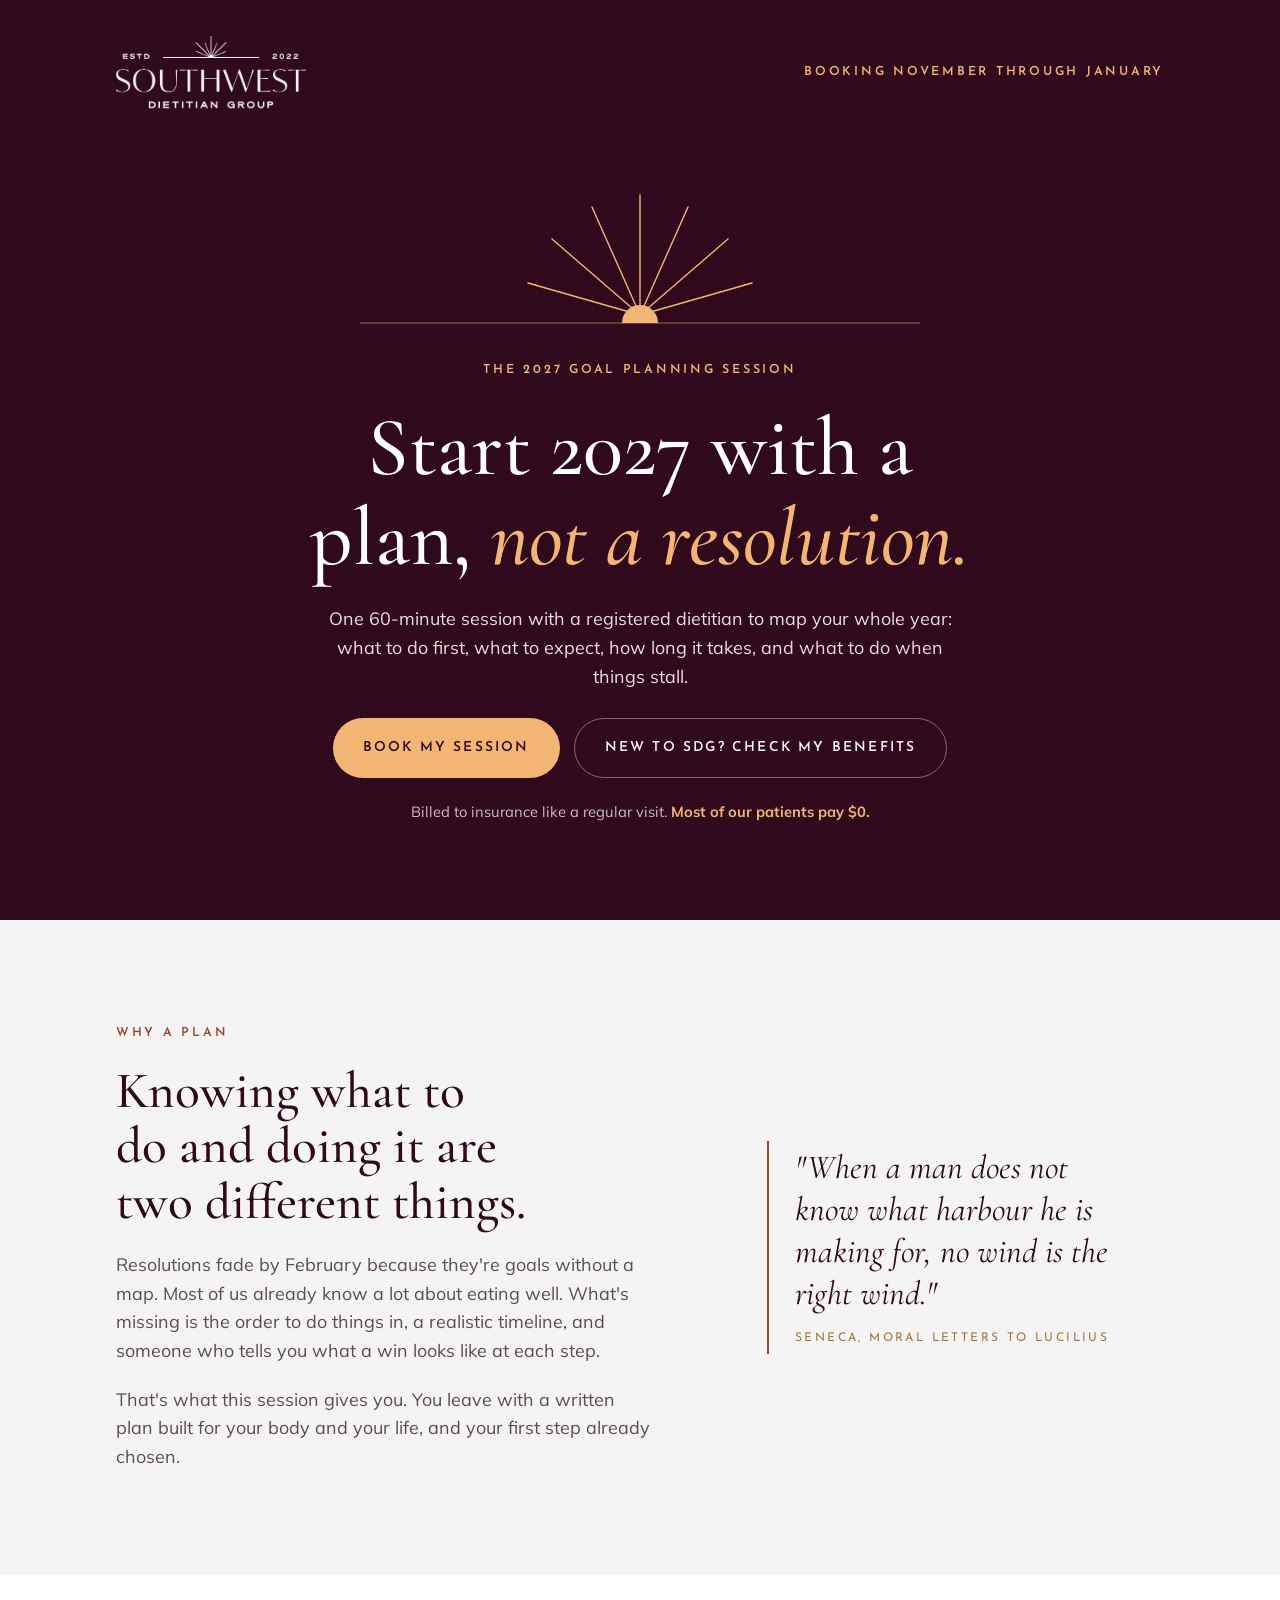
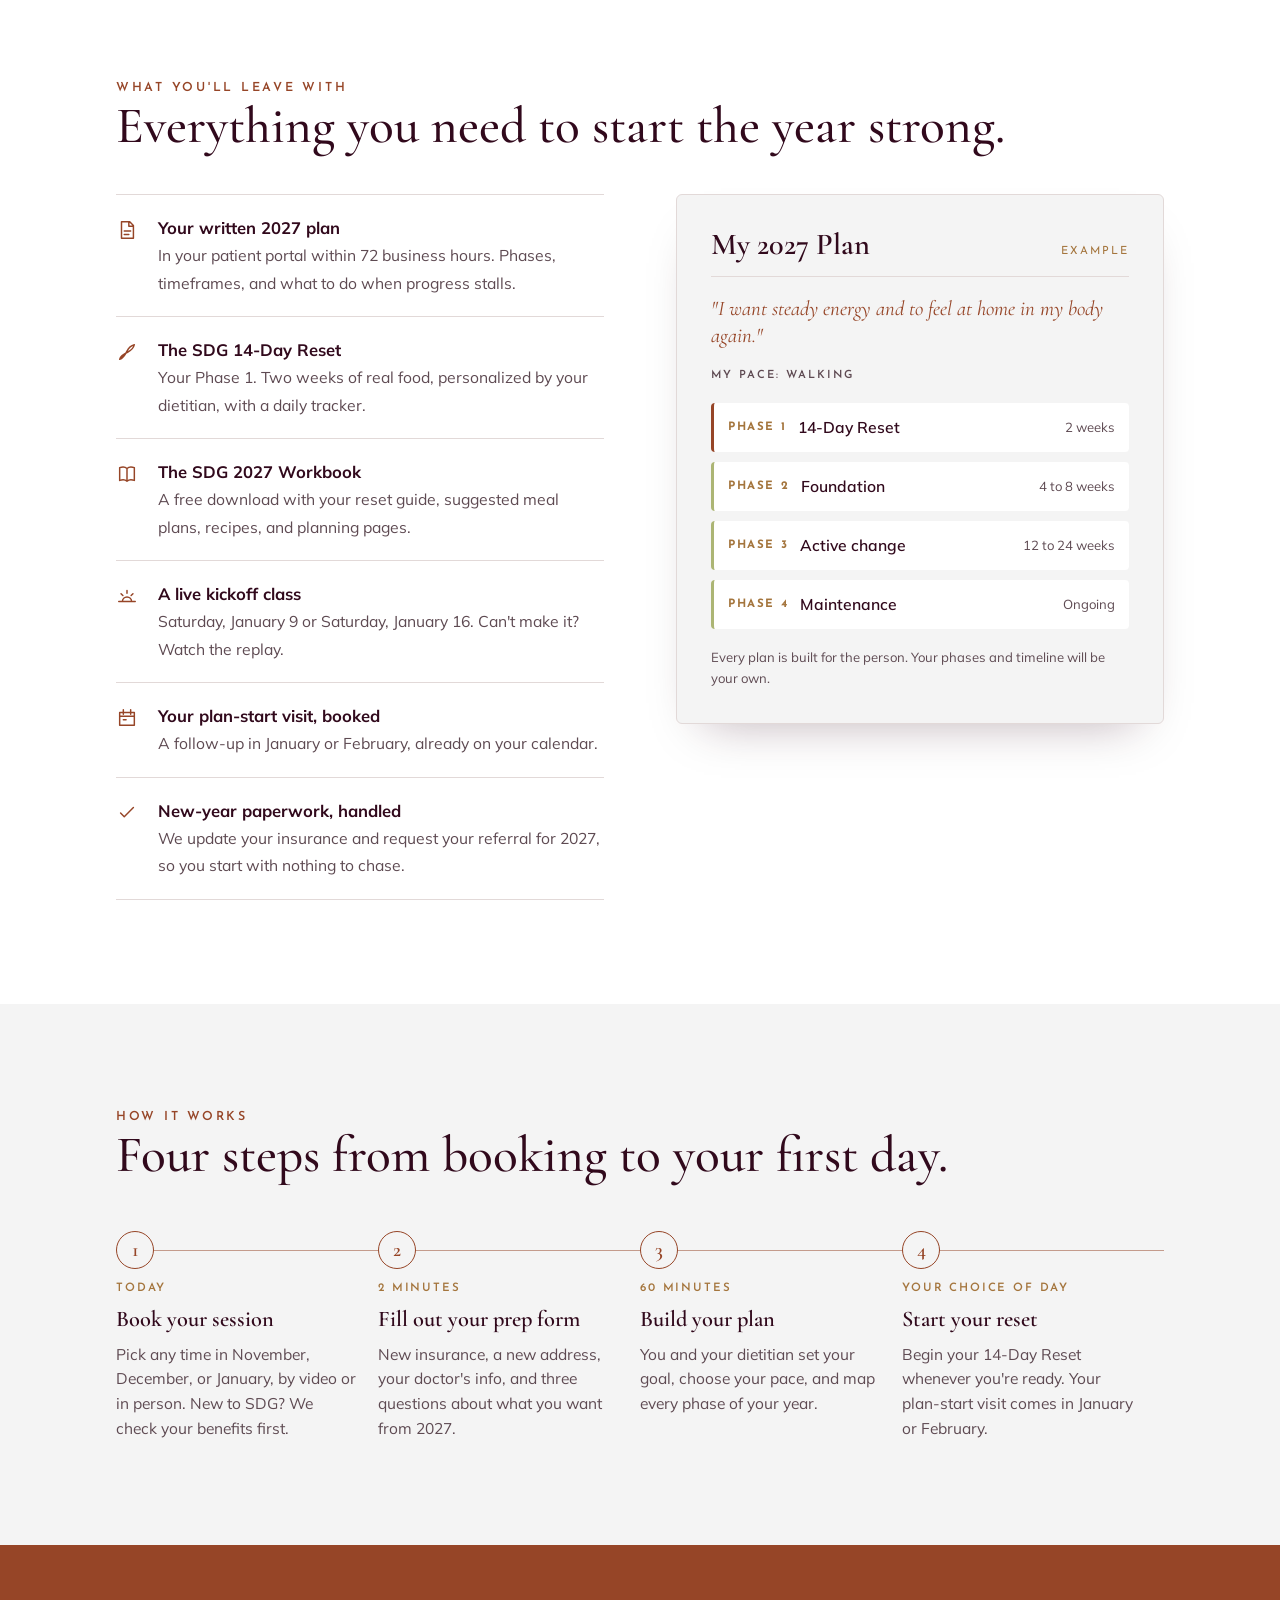
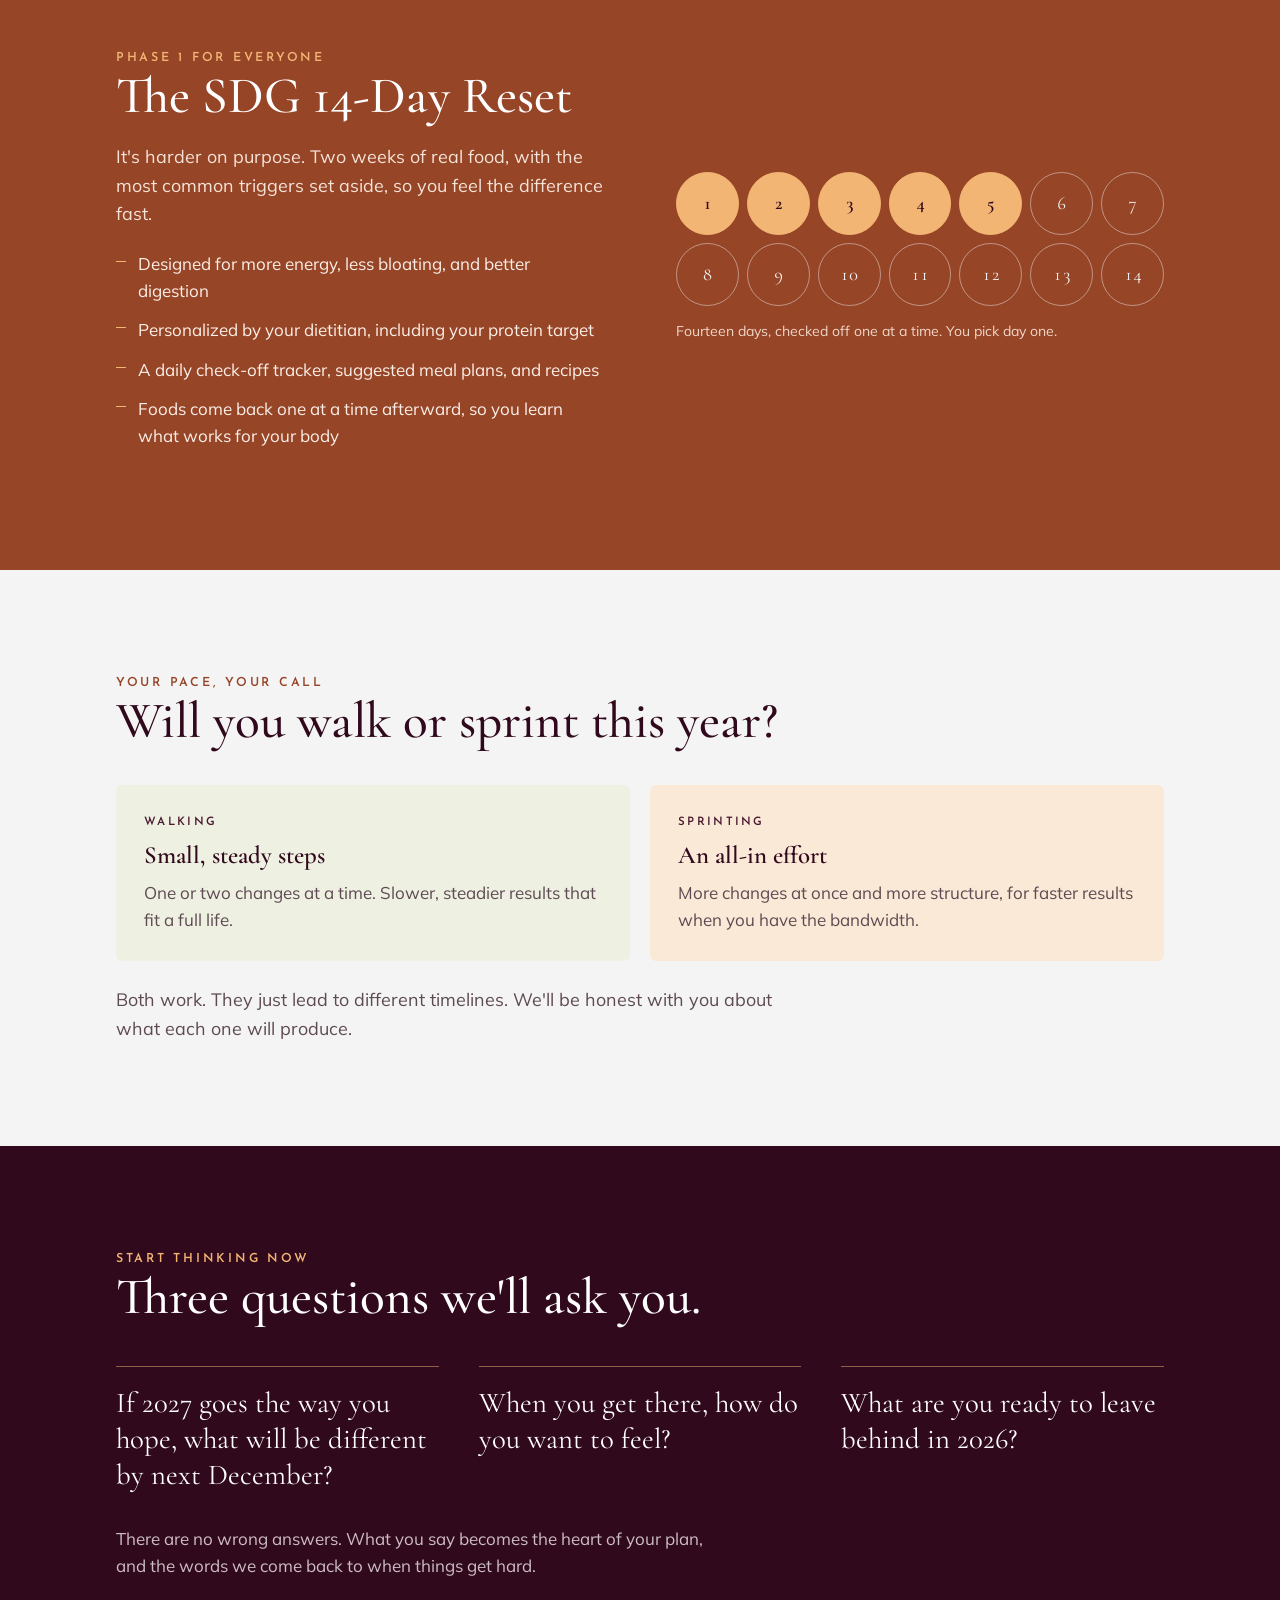
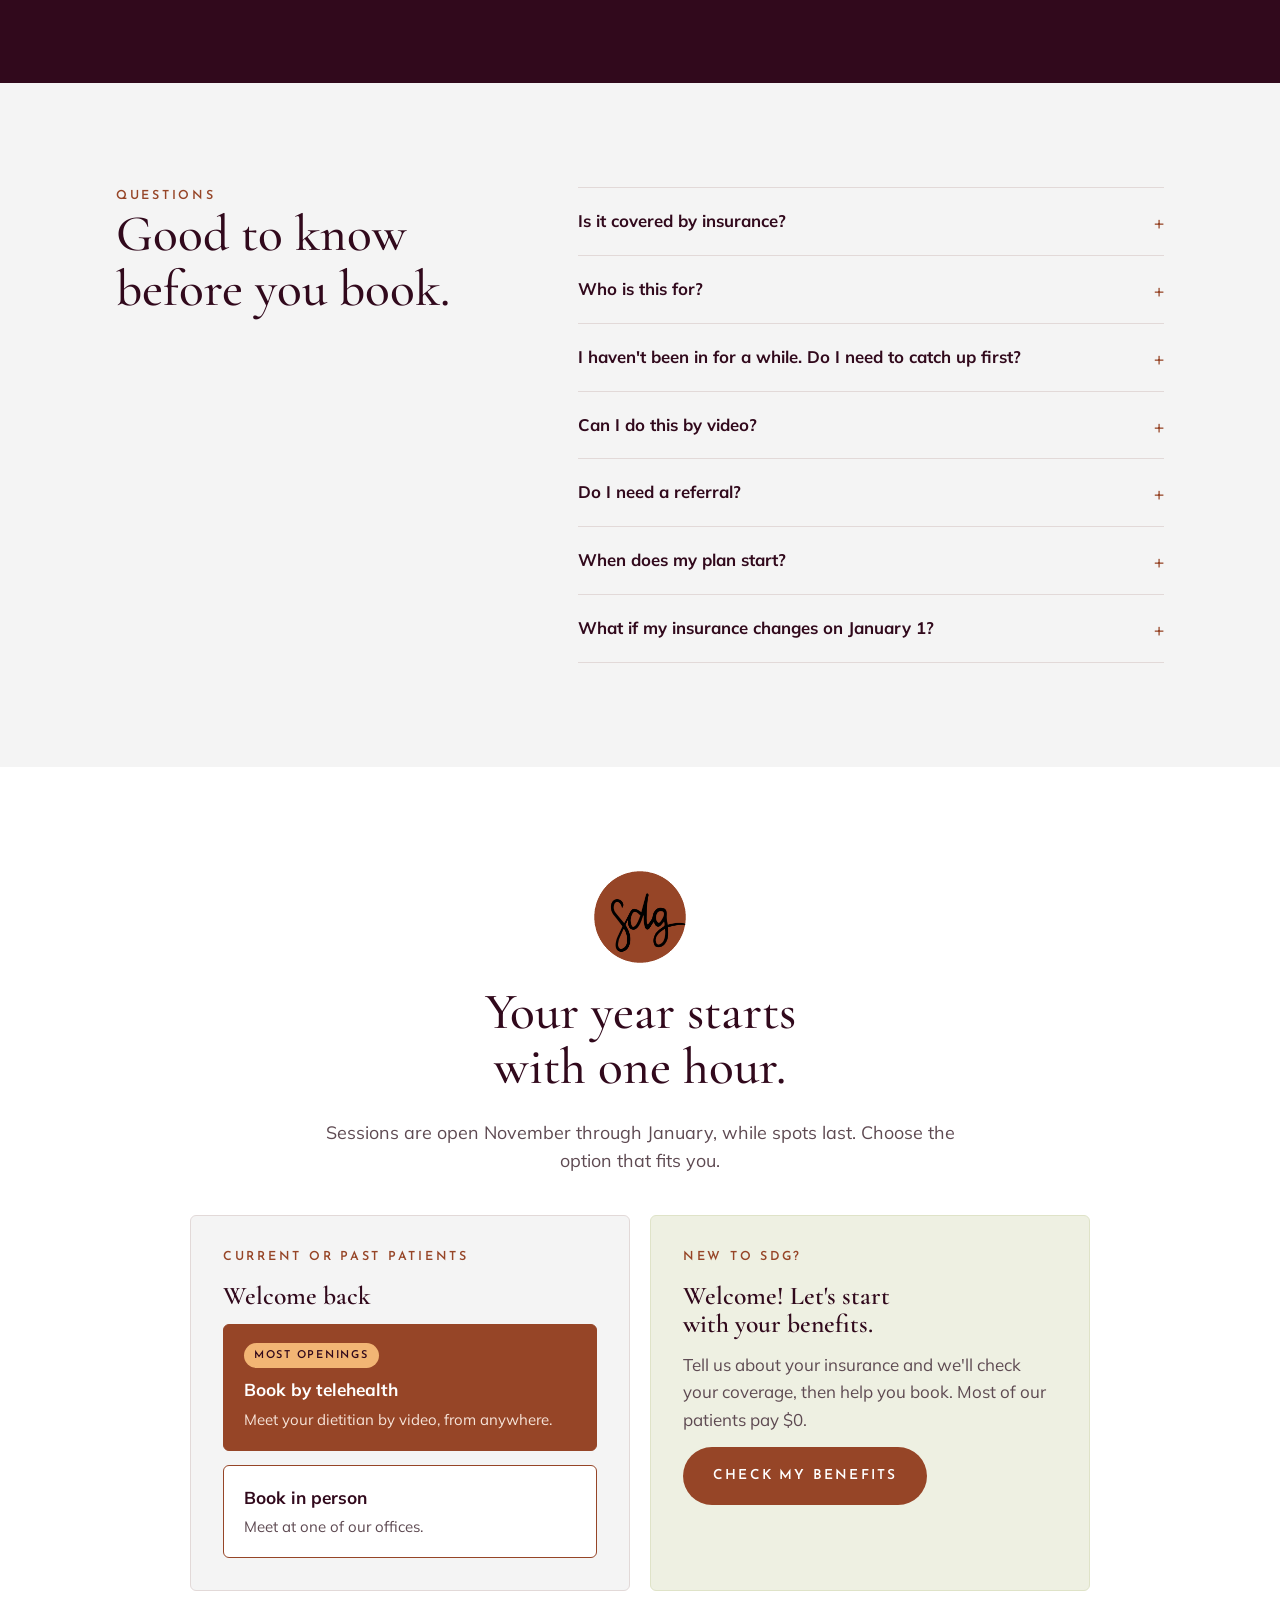
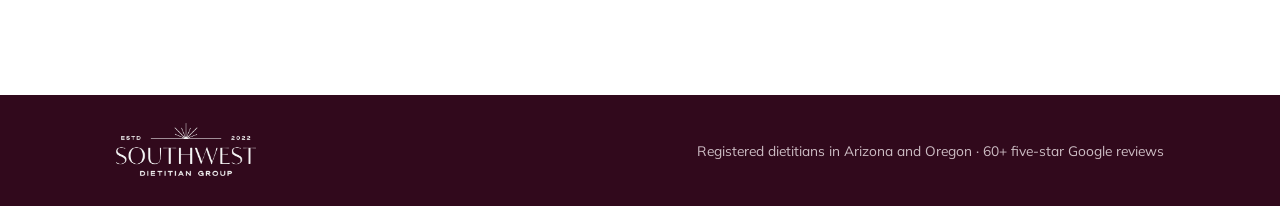
==== 2027/index.html @ 9856a7bf "Add 2027 Goal Planning Session landing page Co-Authored-By: Claude Opus 5.5 <noreply@anthropic.com> " ====
<!doctype html>
<html lang="en">
<head>
<meta charset="utf-8">
<meta name="viewport" content="width=device-width, initial-scale=1, viewport-fit=cover">
<title>2027 Goal Planning Session | Southwest Dietitian Group</title>
<meta name="description" content="One 60-minute session with a registered dietitian to map your whole year. Billed to insurance; most patients pay $0.">
<meta property="og:title" content="Start 2027 with a plan, not a resolution">
<meta property="og:description" content="The 2027 Goal Planning Session with Southwest Dietitian Group. Booking November through January.">
<meta property="og:image" content="https://go.southwestdietitiangroup.com/assets/sdg-badge.png">
<link rel="icon" href="/assets/sdg-badge.png">


<link rel="preconnect" href="https://fonts.googleapis.com">
<link rel="preconnect" href="https://fonts.gstatic.com" crossorigin>
<link rel="stylesheet" href="https://fonts.googleapis.com/css2?family=Cormorant+Garamond:ital,wght@0,500;0,600;1,500&family=Josefin+Sans:wght@400;600&family=Mulish:wght@400;600;700&display=swap">
<style>
/* Layout: a sunrise over the horizon line (the logo's own motif) opens the year; the page below reads like the plan itself, in order. Single committed brand look. */
.sdg-lp {
  --rust: #964527;
  --rust-deep: #7c381f;
  --plum: #31091C;
  --plum-soft: #4a1a30;
  --peach: #F2B574;
  --sage: #ACB574;
  --gold: #A4753D;
  --paper: #F4F4F4;
  --white: #FFFFFF;
  --ink: #2a1520;
  --ink-soft: #5e4a52;
  --line: #e2d9d8;
  --display: 'Aguila', 'Cormorant Garamond', Georgia, 'Times New Roman', serif;
  --label: 'Dallas', 'Josefin Sans', 'Arial', sans-serif;
  --body: 'Mulish', 'Arial', 'Helvetica Neue', sans-serif;
  color-scheme: light;
  font-family: var(--body);
  font-size: 17px;
  line-height: 1.6;
  color: var(--ink);
  background: var(--paper);
  -webkit-font-smoothing: antialiased;
}
body { background: #F4F4F4; color: #2a1520; }
.sdg-lp *, .sdg-lp *::before, .sdg-lp *::after { box-sizing: border-box; }
.sdg-lp img { max-width: 100%; display: block; }
.sdg-lp a { color: inherit; }
.sdg-lp .wrap {
  max-width: 1080px;
  margin-inline: auto;
  padding-left: max(16px, env(safe-area-inset-left, 0px));
  padding-right: max(16px, env(safe-area-inset-right, 0px));
}
.sdg-lp .band { padding-block: clamp(56px, 9vw, 104px); }
.sdg-lp .eyebrow {
  font-family: var(--label);
  text-transform: uppercase;
  letter-spacing: 0.22em;
  font-size: 0.78rem;
  font-weight: 600;
  color: var(--rust);
  margin: 0;
}
.sdg-lp h1, .sdg-lp h2, .sdg-lp h3 {
  font-family: var(--display);
  font-weight: 500;
  line-height: 1.08;
  text-wrap: balance;
  margin: 0;
  color: var(--plum);
}
.sdg-lp h2 { font-size: clamp(2.1rem, 4.6vw, 3.2rem); }
.sdg-lp h3 { font-size: 1.55rem; font-weight: 600; }
.sdg-lp p { margin: 0; }
.sdg-lp .lede { font-size: 1.12rem; color: var(--ink-soft); max-width: 60ch; }

/* Buttons */
.sdg-lp .btn {
  display: inline-flex; align-items: center; justify-content: center; gap: 10px;
  font-family: var(--label); text-transform: uppercase; letter-spacing: 0.16em;
  font-weight: 600; font-size: 0.86rem;
  padding: 18px 30px; border-radius: 999px; text-decoration: none;
  transition: transform .18s ease, background-color .18s ease;
}
.sdg-lp .btn:focus-visible { outline: 3px solid var(--peach); outline-offset: 3px; }
.sdg-lp .btn-peach { background: var(--peach); color: var(--plum); }
.sdg-lp .btn-peach:hover { background: #f6c58d; transform: translateY(-1px); }
.sdg-lp .btn-rust { background: var(--rust); color: var(--white); }
.sdg-lp .btn-rust:hover { background: var(--rust-deep); transform: translateY(-1px); }
.sdg-lp .btn-ghost { color: var(--paper); border: 1px solid rgba(244,244,244,.4); }
.sdg-lp .btn-ghost:hover { border-color: var(--peach); color: var(--peach); }

/* Hero */
.sdg-lp .hero { background: var(--plum); color: var(--paper); position: relative; overflow: hidden; }
.sdg-lp .hero .wrap { padding-block: 36px clamp(56px, 8vw, 96px); position: relative; z-index: 1; }
.sdg-lp .hero-top { display: flex; justify-content: space-between; align-items: center; gap: 16px; flex-wrap: wrap; }
.sdg-lp .hero-logo { width: 190px; }
.sdg-lp .hero .eyebrow { color: var(--peach); }
.sdg-lp .sunrise { display: block; width: min(560px, 90%); margin: clamp(40px, 7vw, 72px) auto 0; overflow: visible; }
.sdg-lp .sunrise line { stroke: var(--peach); stroke-width: 1.4; stroke-linecap: round; }
.sdg-lp .sunrise .horizon { stroke: rgba(242,181,116,.55); stroke-width: 1; }
.sdg-lp .sunrise .sun { fill: var(--peach); }
.sdg-lp .hero-copy { text-align: center; max-width: 780px; margin: 28px auto 0; display: grid; gap: 22px; justify-items: center; }
.sdg-lp .hero h1 { color: var(--white); font-size: clamp(2.7rem, 7.4vw, 5.2rem); }
.sdg-lp .hero h1 em { font-style: italic; color: var(--peach); }
.sdg-lp .hero .lede { color: #e9dfe3; text-align: center; }
.sdg-lp .hero-actions { display: flex; flex-wrap: wrap; gap: 14px; justify-content: center; margin-top: 6px; }
.sdg-lp .hero-note { font-size: 0.92rem; color: #cdbdc4; }
.sdg-lp .hero-note strong { color: var(--peach); font-weight: 700; }
@media (prefers-reduced-motion: no-preference) {
  .sdg-lp .sunrise .ray { stroke-dasharray: 120; stroke-dashoffset: 0; animation: sdg-ray 1.4s ease-out both; }
  .sdg-lp .sunrise .ray:nth-of-type(2) { animation-delay: .08s; }
  .sdg-lp .sunrise .ray:nth-of-type(3) { animation-delay: .16s; }
  .sdg-lp .sunrise .ray:nth-of-type(4) { animation-delay: .24s; }
  .sdg-lp .sunrise .ray:nth-of-type(5) { animation-delay: .32s; }
  .sdg-lp .sunrise .ray:nth-of-type(6) { animation-delay: .40s; }
  .sdg-lp .sunrise .ray:nth-of-type(7) { animation-delay: .48s; }
  @keyframes sdg-ray { from { stroke-dashoffset: 120; opacity: .2; } to { stroke-dashoffset: 0; opacity: 1; } }
}

/* Why */
.sdg-lp .why { display: grid; grid-template-columns: 1.1fr 0.9fr; gap: clamp(32px, 6vw, 80px); align-items: start; }
.sdg-lp .why > * { min-width: 0; }
.sdg-lp .why-text { display: grid; gap: 20px; }
.sdg-lp .quote { border-left: 2px solid var(--rust); padding: 6px 0 6px 26px; display: grid; gap: 14px; align-self: center; }
.sdg-lp .quote p { font-family: var(--display); font-style: italic; font-size: clamp(1.6rem, 3vw, 2.1rem); line-height: 1.25; color: var(--plum); }
.sdg-lp .quote cite { font-family: var(--label); font-style: normal; text-transform: uppercase; letter-spacing: 0.2em; font-size: 0.75rem; color: var(--gold); }

/* What you leave with */
.sdg-lp .leave { background: var(--white); }
.sdg-lp .leave-grid { display: grid; grid-template-columns: 1fr 1fr; gap: clamp(32px, 6vw, 72px); align-items: start; margin-top: 40px; }
.sdg-lp .leave-grid > * { min-width: 0; }
.sdg-lp .gets { list-style: none; margin: 0; padding: 0; display: grid; gap: 0; }
.sdg-lp .gets li { display: grid; grid-template-columns: 28px 1fr; gap: 14px; padding: 20px 0; border-top: 1px solid var(--line); }
.sdg-lp .gets li:last-child { border-bottom: 1px solid var(--line); }
.sdg-lp .gets svg { width: 22px; height: 22px; margin-top: 4px; }
.sdg-lp .gets svg path { fill: none; stroke: var(--rust); stroke-width: 1.6; stroke-linecap: round; stroke-linejoin: round; }
.sdg-lp .gets strong { display: block; font-weight: 700; color: var(--plum); font-size: 1.04rem; }
.sdg-lp .gets span { color: var(--ink-soft); font-size: 0.98rem; }

/* The plan preview: the one object on the page */
.sdg-lp .plan {
  background: var(--paper); border: 1px solid var(--line); border-radius: 6px;
  padding: clamp(22px, 4vw, 34px); box-shadow: 0 24px 48px -28px rgba(49,9,28,.35);
  display: grid; gap: 18px; position: relative;
}
.sdg-lp .plan-head { display: flex; justify-content: space-between; align-items: baseline; gap: 12px; flex-wrap: wrap; border-bottom: 1px solid var(--line); padding-bottom: 14px; }
.sdg-lp .plan-head h3 { font-size: 1.9rem; }
.sdg-lp .plan-head small { font-family: var(--label); text-transform: uppercase; letter-spacing: .18em; font-size: .7rem; color: var(--gold); }
.sdg-lp .plan-goal { font-family: var(--display); font-style: italic; font-size: 1.3rem; color: var(--rust); line-height: 1.3; }
.sdg-lp .plan-label { font-family: var(--label); text-transform: uppercase; letter-spacing: .18em; font-size: .7rem; color: var(--ink-soft); font-weight: 600; }
.sdg-lp .phases { display: grid; gap: 10px; }
.sdg-lp .phase { display: grid; grid-template-columns: auto 1fr auto; gap: 12px; align-items: center; padding: 12px 14px; background: var(--white); border-radius: 4px; border-left: 3px solid var(--sage); }
.sdg-lp .phase.first { border-left-color: var(--rust); }
.sdg-lp .phase b { font-family: var(--label); font-size: .72rem; letter-spacing: .14em; text-transform: uppercase; color: var(--gold); }
.sdg-lp .phase span { font-weight: 600; color: var(--plum); font-size: .98rem; }
.sdg-lp .phase em { font-style: normal; font-size: .82rem; color: var(--ink-soft); font-variant-numeric: tabular-nums; white-space: nowrap; }
.sdg-lp .plan-foot { font-size: .82rem; color: var(--ink-soft); }

/* Timeline */
.sdg-lp .steps { list-style: none; margin: 48px 0 0; padding: 0; display: grid; grid-template-columns: repeat(4, 1fr); gap: 0; counter-reset: step; position: relative; }
.sdg-lp .steps::before { content: ""; position: absolute; left: 0; right: 0; top: 19px; height: 1px; background: var(--rust); opacity: .5; }
.sdg-lp .steps li { position: relative; padding-right: 22px; display: grid; gap: 10px; align-content: start; min-width: 0; }
.sdg-lp .steps li::before {
  counter-increment: step; content: counter(step);
  width: 38px; height: 38px; border-radius: 50%; display: grid; place-items: center;
  background: var(--paper); border: 1px solid var(--rust); color: var(--rust);
  font-family: var(--display); font-size: 1.25rem; font-weight: 600; position: relative;
}
.sdg-lp .steps .when { font-family: var(--label); text-transform: uppercase; letter-spacing: .16em; font-size: .72rem; color: var(--gold); font-weight: 600; }
.sdg-lp .steps h3 { font-size: 1.4rem; }
.sdg-lp .steps p { color: var(--ink-soft); font-size: .97rem; }

/* Reset band */
.sdg-lp .reset { background: var(--rust); color: var(--paper); }
.sdg-lp .reset .eyebrow { color: var(--peach); }
.sdg-lp .reset h2 { color: var(--white); }
.sdg-lp .reset-grid { display: grid; grid-template-columns: 1fr 1fr; gap: clamp(32px, 6vw, 72px); align-items: center; }
.sdg-lp .reset-grid > * { min-width: 0; }
.sdg-lp .reset .lede { color: #f6e3d8; }
.sdg-lp .days { display: grid; grid-template-columns: repeat(7, 1fr); gap: 8px; }
.sdg-lp .days span {
  aspect-ratio: 1; max-width: 100%; border: 1px solid rgba(244,244,244,.45); border-radius: 50%;
  display: grid; place-items: center; font-family: var(--display); font-size: 1.15rem; color: var(--paper);
  font-variant-numeric: tabular-nums;
}
.sdg-lp .days span.done { background: var(--peach); border-color: var(--peach); color: var(--plum); font-weight: 600; }
.sdg-lp .days-cap { margin-top: 14px; font-size: .88rem; color: #f0d6c8; }
.sdg-lp .reset-points { display: grid; gap: 12px; margin-top: 22px; padding: 0; list-style: none; }
.sdg-lp .reset-points li { padding-left: 22px; position: relative; color: #fbefe8; }
.sdg-lp .reset-points li::before { content: ""; position: absolute; left: 0; top: .65em; width: 10px; height: 1px; background: var(--peach); }

/* Pace */
.sdg-lp .pace { display: grid; grid-template-columns: 1fr 1fr; gap: 20px; margin-top: 36px; }
.sdg-lp .pace > div { padding: 28px; border-radius: 6px; display: grid; gap: 10px; align-content: start; min-width: 0; }
.sdg-lp .pace .walk { background: #eef0e2; }
.sdg-lp .pace .sprint { background: #fbe9d7; }
.sdg-lp .pace .tag { font-family: var(--label); text-transform: uppercase; letter-spacing: .2em; font-size: .72rem; font-weight: 600; color: var(--plum-soft); }
.sdg-lp .pace p { color: var(--ink-soft); }

/* Questions */
.sdg-lp .questions { background: var(--plum); color: var(--paper); }
.sdg-lp .questions h2 { color: var(--white); }
.sdg-lp .questions .eyebrow { color: var(--peach); }
.sdg-lp .qs { list-style: none; margin: 40px 0 0; padding: 0; display: grid; grid-template-columns: repeat(3, 1fr); gap: clamp(20px, 4vw, 40px); }
.sdg-lp .qs li { border-top: 1px solid rgba(242,181,116,.5); padding-top: 18px; min-width: 0; }
.sdg-lp .qs p { font-family: var(--display); font-size: clamp(1.45rem, 2.4vw, 1.8rem); line-height: 1.25; color: var(--white); }
.sdg-lp .qs-note { margin-top: 32px; color: #cdbdc4; max-width: 60ch; }

/* FAQ */
.sdg-lp .faq { display: grid; grid-template-columns: 0.8fr 1.2fr; gap: clamp(32px, 6vw, 72px); }
.sdg-lp .faq > * { min-width: 0; }
.sdg-lp details { border-top: 1px solid var(--line); padding: 20px 0; }
.sdg-lp details:last-child { border-bottom: 1px solid var(--line); }
.sdg-lp summary { cursor: pointer; font-weight: 700; color: var(--plum); font-size: 1.05rem; list-style: none; display: flex; justify-content: space-between; gap: 16px; }
.sdg-lp summary::-webkit-details-marker { display: none; }
.sdg-lp summary::after { content: "+"; font-family: var(--display); font-size: 1.6rem; line-height: 1; color: var(--rust); transition: transform .2s; }
.sdg-lp details[open] summary::after { transform: rotate(45deg); }
.sdg-lp summary:focus-visible { outline: 2px solid var(--rust); outline-offset: 4px; }
.sdg-lp details p { margin-top: 12px; color: var(--ink-soft); max-width: 62ch; }

/* Final CTA */
.sdg-lp .final { background: var(--white); text-align: center; }
.sdg-lp .final .wrap { display: grid; gap: 22px; justify-items: center; }
.sdg-lp .final-badge { width: 92px; }
.sdg-lp .final h2 { max-width: 18ch; }
.sdg-lp .final .lede { text-align: center; }
.sdg-lp .footer { background: var(--plum); color: #cdbdc4; font-size: .86rem; }
.sdg-lp .footer .wrap { padding-block: 28px; display: flex; flex-wrap: wrap; justify-content: space-between; gap: 12px; align-items: center; }
.sdg-lp .footer img { width: 140px; }

/* Booking chooser */
.sdg-lp .choose { display: grid; grid-template-columns: 1fr 1fr; gap: 20px; width: 100%; max-width: 900px; margin-top: 18px; text-align: left; }
.sdg-lp .choice { background: var(--paper); border: 1px solid var(--line); border-radius: 6px; padding: clamp(22px, 4vw, 32px); display: grid; gap: 14px; align-content: start; min-width: 0; }
.sdg-lp .choice h3 { font-size: 1.6rem; }
.sdg-lp .choice p { color: var(--ink-soft); }
.sdg-lp .choice .eyebrow { color: var(--rust); }
.sdg-lp .choice .btn { justify-self: start; }
.sdg-lp .opt { display: grid; gap: 4px; padding: 18px 20px; border-radius: 6px; border: 1px solid var(--rust); text-decoration: none; background: var(--white); transition: transform .18s ease, background-color .18s ease; position: relative; }
.sdg-lp .opt strong { color: var(--plum); font-size: 1.08rem; }
.sdg-lp .opt span { color: var(--ink-soft); font-size: .94rem; }
.sdg-lp .opt:hover { transform: translateY(-1px); background: #fbf1ec; }
.sdg-lp .opt:focus-visible { outline: 3px solid var(--rust); outline-offset: 3px; }
.sdg-lp .opt-main { background: var(--rust); border-color: var(--rust); }
.sdg-lp .opt-main strong { color: var(--white); }
.sdg-lp .opt-main span { color: #f6e3d8; }
.sdg-lp .opt-main:hover { background: var(--rust-deep); }
.sdg-lp .opt .opt-tag { justify-self: start; font-family: var(--label); text-transform: uppercase; letter-spacing: .16em; font-size: .68rem; font-weight: 600; color: var(--plum); background: var(--peach); padding: 4px 10px; border-radius: 999px; margin-bottom: 4px; }
.sdg-lp .choice-new { background: #eef0e2; border-color: #dfe3c8; }
@media (max-width: 760px) { .sdg-lp .choose { grid-template-columns: 1fr; } }

@media (max-width: 860px) {
  .sdg-lp .why, .sdg-lp .leave-grid, .sdg-lp .reset-grid, .sdg-lp .faq { grid-template-columns: 1fr; }
  .sdg-lp .steps { grid-template-columns: 1fr 1fr; row-gap: 40px; }
  .sdg-lp .steps::before { display: none; }
  .sdg-lp .qs { grid-template-columns: 1fr; }
}
@media (max-width: 560px) {
  .sdg-lp { font-size: 16px; }
  .sdg-lp .steps, .sdg-lp .pace { grid-template-columns: 1fr; }
  .sdg-lp .hero-actions .btn { width: 100%; }
  .sdg-lp .days { gap: 5px; }
  .sdg-lp .days span { font-size: .95rem; }
  .sdg-lp .phase { grid-template-columns: 1fr auto; }
  .sdg-lp .phase b { grid-column: 1 / -1; }
}

body { margin: 0; }
</style>
</head>
<body>


<div class="sdg-lp">

  <header class="hero">
    <div class="wrap">
      <div class="hero-top">
        <img class="hero-logo" src="/assets/sdg-logo-white.png" alt="Southwest Dietitian Group">
        <p class="eyebrow">Booking November through January</p>
      </div>

      <svg class="sunrise" viewBox="0 0 560 150" aria-hidden="true">
        <line class="horizon" x1="0" y1="140" x2="560" y2="140"/>
        <line class="ray" x1="280" y1="132" x2="280" y2="10"/>
        <line class="ray" x1="280" y1="132" x2="232" y2="24"/>
        <line class="ray" x1="280" y1="132" x2="328" y2="24"/>
        <line class="ray" x1="280" y1="132" x2="192" y2="56"/>
        <line class="ray" x1="280" y1="132" x2="368" y2="56"/>
        <line class="ray" x1="280" y1="132" x2="168" y2="100"/>
        <line class="ray" x1="280" y1="132" x2="392" y2="100"/>
        <path class="sun" d="M262 140 A18 18 0 0 1 298 140 Z"/>
      </svg>

      <div class="hero-copy">
        <p class="eyebrow">The 2027 Goal Planning Session</p>
        <h1>Start 2027 with a plan, <em>not a resolution.</em></h1>
        <p class="lede">One 60-minute session with a registered dietitian to map your whole year: what to do first, what to expect, how long it takes, and what to do when things stall.</p>
        <div class="hero-actions">
          <a class="btn btn-peach" href="#sdg-book">Book my session</a>
          <a class="btn btn-ghost" href="https://form.jotform.com/SouthwestDietitianGroup/verify-my-benefits">New to SDG? Check my benefits</a>
        </div>
        <p class="hero-note">Billed to insurance like a regular visit. <strong>Most of our patients pay $0.</strong></p>
      </div>
    </div>
  </header>

  <section class="band">
    <div class="wrap why">
      <div class="why-text">
        <p class="eyebrow">Why a plan</p>
        <h2>Knowing what to do and doing it are two different things.</h2>
        <p class="lede">Resolutions fade by February because they're goals without a map. Most of us already know a lot about eating well. What's missing is the order to do things in, a realistic timeline, and someone who tells you what a win looks like at each step.</p>
        <p class="lede">That's what this session gives you. You leave with a written plan built for your body and your life, and your first step already chosen.</p>
      </div>
      <blockquote class="quote">
        <p>"When a man does not know what harbour he is making for, no wind is the right wind."</p>
        <cite>Seneca, Moral Letters to Lucilius</cite>
      </blockquote>
    </div>
  </section>

  <section class="band leave" id="sdg-included">
    <div class="wrap">
      <p class="eyebrow">What you'll leave with</p>
      <h2>Everything you need to start the year strong.</h2>
      <div class="leave-grid">
        <ul class="gets">
          <li>
            <svg viewBox="0 0 24 24" aria-hidden="true"><path d="M6 3h9l4 4v14H6z M14 3v5h5 M9 13h7 M9 17h5"/></svg>
            <div><strong>Your written 2027 plan</strong><span>In your patient portal within 72 business hours. Phases, timeframes, and what to do when progress stalls.</span></div>
          </li>
          <li>
            <svg viewBox="0 0 24 24" aria-hidden="true"><path d="M4 20c4-1 6-5 8-9s4-6 8-7c-1 4-3 6-7 8s-8 4-9 8z M8 16l4-4"/></svg>
            <div><strong>The SDG 14-Day Reset</strong><span>Your Phase 1. Two weeks of real food, personalized by your dietitian, with a daily tracker.</span></div>
          </li>
          <li>
            <svg viewBox="0 0 24 24" aria-hidden="true"><path d="M4 5c3-1 6-1 8 1 2-2 5-2 8-1v14c-3-1-6-1-8 1-2-2-5-2-8-1z M12 6v14"/></svg>
            <div><strong>The SDG 2027 Workbook</strong><span>A free download with your reset guide, suggested meal plans, recipes, and planning pages.</span></div>
          </li>
          <li>
            <svg viewBox="0 0 24 24" aria-hidden="true"><path d="M3 18h18 M7 18a5 5 0 0 1 10 0 M12 6v3 M5.5 9.5l2 2 M18.5 9.5l-2 2"/></svg>
            <div><strong>A live kickoff class</strong><span>Saturday, January 9 or Saturday, January 16. Can't make it? Watch the replay.</span></div>
          </li>
          <li>
            <svg viewBox="0 0 24 24" aria-hidden="true"><path d="M4 6h16v14H4z M4 10h16 M8 3v5 M16 3v5 M8 14h3"/></svg>
            <div><strong>Your plan-start visit, booked</strong><span>A follow-up in January or February, already on your calendar.</span></div>
          </li>
          <li>
            <svg viewBox="0 0 24 24" aria-hidden="true"><path d="M5 12l4 4 10-10"/></svg>
            <div><strong>New-year paperwork, handled</strong><span>We update your insurance and request your referral for 2027, so you start with nothing to chase.</span></div>
          </li>
        </ul>

        <div class="plan" aria-label="Example of a 2027 plan">
          <div class="plan-head">
            <h3>My 2027 Plan</h3>
            <small>Example</small>
          </div>
          <p class="plan-goal">"I want steady energy and to feel at home in my body again."</p>
          <p class="plan-label">My pace: walking</p>
          <div class="phases">
            <div class="phase first"><b>Phase 1</b><span>14-Day Reset</span><em>2 weeks</em></div>
            <div class="phase"><b>Phase 2</b><span>Foundation</span><em>4 to 8 weeks</em></div>
            <div class="phase"><b>Phase 3</b><span>Active change</span><em>12 to 24 weeks</em></div>
            <div class="phase"><b>Phase 4</b><span>Maintenance</span><em>Ongoing</em></div>
          </div>
          <p class="plan-foot">Every plan is built for the person. Your phases and timeline will be your own.</p>
        </div>
      </div>
    </div>
  </section>

  <section class="band">
    <div class="wrap">
      <p class="eyebrow">How it works</p>
      <h2>Four steps from booking to your first day.</h2>
      <ol class="steps">
        <li><span class="when">Today</span><h3>Book your session</h3><p>Pick any time in November, December, or January, by video or in person. New to SDG? We check your benefits first.</p></li>
        <li><span class="when">2 minutes</span><h3>Fill out your prep form</h3><p>New insurance, a new address, your doctor's info, and three questions about what you want from 2027.</p></li>
        <li><span class="when">60 minutes</span><h3>Build your plan</h3><p>You and your dietitian set your goal, choose your pace, and map every phase of your year.</p></li>
        <li><span class="when">Your choice of day</span><h3>Start your reset</h3><p>Begin your 14-Day Reset whenever you're ready. Your plan-start visit comes in January or February.</p></li>
      </ol>
    </div>
  </section>

  <section class="band reset">
    <div class="wrap reset-grid">
      <div>
        <p class="eyebrow">Phase 1 for everyone</p>
        <h2>The SDG 14-Day Reset</h2>
        <p class="lede" style="margin-top:18px">It's harder on purpose. Two weeks of real food, with the most common triggers set aside, so you feel the difference fast.</p>
        <ul class="reset-points">
          <li>Designed for more energy, less bloating, and better digestion</li>
          <li>Personalized by your dietitian, including your protein target</li>
          <li>A daily check-off tracker, suggested meal plans, and recipes</li>
          <li>Foods come back one at a time afterward, so you learn what works for your body</li>
        </ul>
      </div>
      <div>
        <div class="days" aria-hidden="true">
          <span class="done">1</span><span class="done">2</span><span class="done">3</span><span class="done">4</span><span class="done">5</span><span>6</span><span>7</span>
          <span>8</span><span>9</span><span>10</span><span>11</span><span>12</span><span>13</span><span>14</span>
        </div>
        <p class="days-cap">Fourteen days, checked off one at a time. You pick day one.</p>
      </div>
    </div>
  </section>

  <section class="band">
    <div class="wrap">
      <p class="eyebrow">Your pace, your call</p>
      <h2>Will you walk or sprint this year?</h2>
      <div class="pace">
        <div class="walk">
          <span class="tag">Walking</span>
          <h3>Small, steady steps</h3>
          <p>One or two changes at a time. Slower, steadier results that fit a full life.</p>
        </div>
        <div class="sprint">
          <span class="tag">Sprinting</span>
          <h3>An all-in effort</h3>
          <p>More changes at once and more structure, for faster results when you have the bandwidth.</p>
        </div>
      </div>
      <p class="lede" style="margin-top:24px">Both work. They just lead to different timelines. We'll be honest with you about what each one will produce.</p>
    </div>
  </section>

  <section class="band questions">
    <div class="wrap">
      <p class="eyebrow">Start thinking now</p>
      <h2>Three questions we'll ask you.</h2>
      <ol class="qs">
        <li><p>If 2027 goes the way you hope, what will be different by next December?</p></li>
        <li><p>When you get there, how do you want to feel?</p></li>
        <li><p>What are you ready to leave behind in 2026?</p></li>
      </ol>
      <p class="qs-note">There are no wrong answers. What you say becomes the heart of your plan, and the words we come back to when things get hard.</p>
    </div>
  </section>

  <section class="band">
    <div class="wrap faq">
      <div>
        <p class="eyebrow">Questions</p>
        <h2>Good to know before you book.</h2>
      </div>
      <div>
        <details>
          <summary>Is it covered by insurance?</summary>
          <p>It's billed to your insurance like a regular nutrition visit. Most of our patients pay $0 because their plan covers nutrition counseling as a preventive benefit. We check your benefits before your visit, so you'll know ahead of time.</p>
        </details>
        <details>
          <summary>Who is this for?</summary>
          <p>Anyone ready to make 2027 different. Current patients, past patients coming back, and people meeting us for the first time are all welcome.</p>
        </details>
        <details>
          <summary>I haven't been in for a while. Do I need to catch up first?</summary>
          <p>No. We start from wherever you are right now. That's what the session is for.</p>
        </details>
        <details>
          <summary>Can I do this by video?</summary>
          <p>Yes. Telehealth sessions have the most openings, and you get the same full session, plan, and workbook as an in-person visit.</p>
        </details>
        <details>
          <summary>Do I need a referral?</summary>
          <p>Some plans require one. Add your doctor's name and fax number on your prep form and we'll request it for you.</p>
        </details>
        <details>
          <summary>When does my plan start?</summary>
          <p>You start your 14-Day Reset on a day you choose after your session. Your plan-start visit is in January or February.</p>
        </details>
        <details>
          <summary>What if my insurance changes on January 1?</summary>
          <p>Upload your new card on your prep form. We'll verify the new plan so there are no surprises in the new year.</p>
        </details>
      </div>
    </div>
  </section>

  <section class="band final" id="sdg-book">
    <div class="wrap">
      <img class="final-badge" src="/assets/sdg-badge.png" alt="">
      <h2>Your year starts with one hour.</h2>
      <p class="lede">Sessions are open November through January, while spots last. Choose the option that fits you.</p>
      <div class="choose">
        <div class="choice">
          <p class="eyebrow">Current or past patients</p>
          <h3>Welcome back</h3>
          <a class="opt opt-main" href="https://sdg.intakeq.com/booking?serviceId=e7643dee-288e-4a89-a744-cc7fc0fdb879">
            <span class="opt-tag">Most openings</span>
            <strong>Book by telehealth</strong>
            <span>Meet your dietitian by video, from anywhere.</span>
          </a>
          <a class="opt" href="https://sdg.intakeq.com/booking?serviceId=b3e5fda4-451b-4edf-a47e-8d6270304902">
            <strong>Book in person</strong>
            <span>Meet at one of our offices.</span>
          </a>
        </div>
        <div class="choice choice-new">
          <p class="eyebrow">New to SDG?</p>
          <h3>Welcome! Let's start with your benefits.</h3>
          <p>Tell us about your insurance and we'll check your coverage, then help you book. Most of our patients pay $0.</p>
          <a class="btn btn-rust" href="https://form.jotform.com/SouthwestDietitianGroup/verify-my-benefits">Check my benefits</a>
        </div>
      </div>
    </div>
  </section>

  <footer class="footer">
    <div class="wrap">
      <img src="/assets/sdg-logo-white.png" alt="Southwest Dietitian Group">
      <span>Registered dietitians in Arizona and Oregon · 60+ five-star Google reviews</span>
    </div>
  </footer>

</div>

</body>
</html>
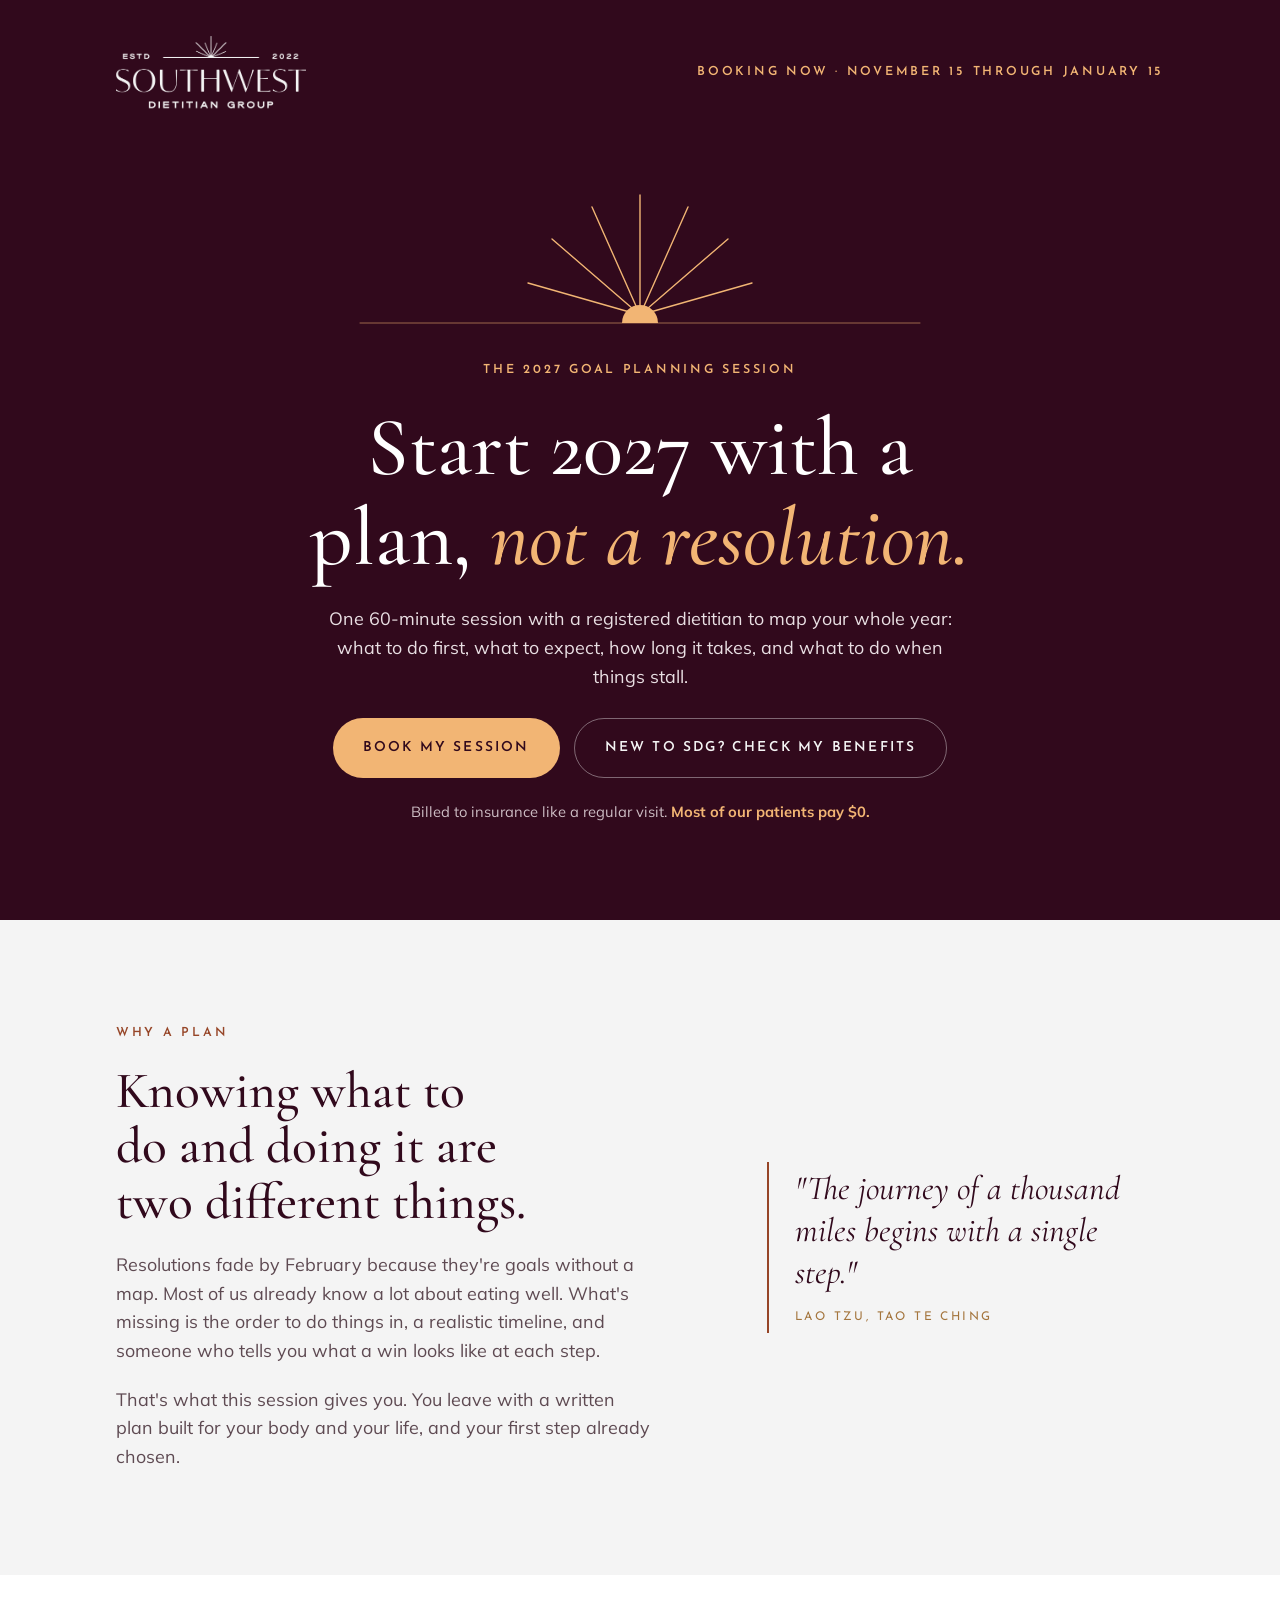
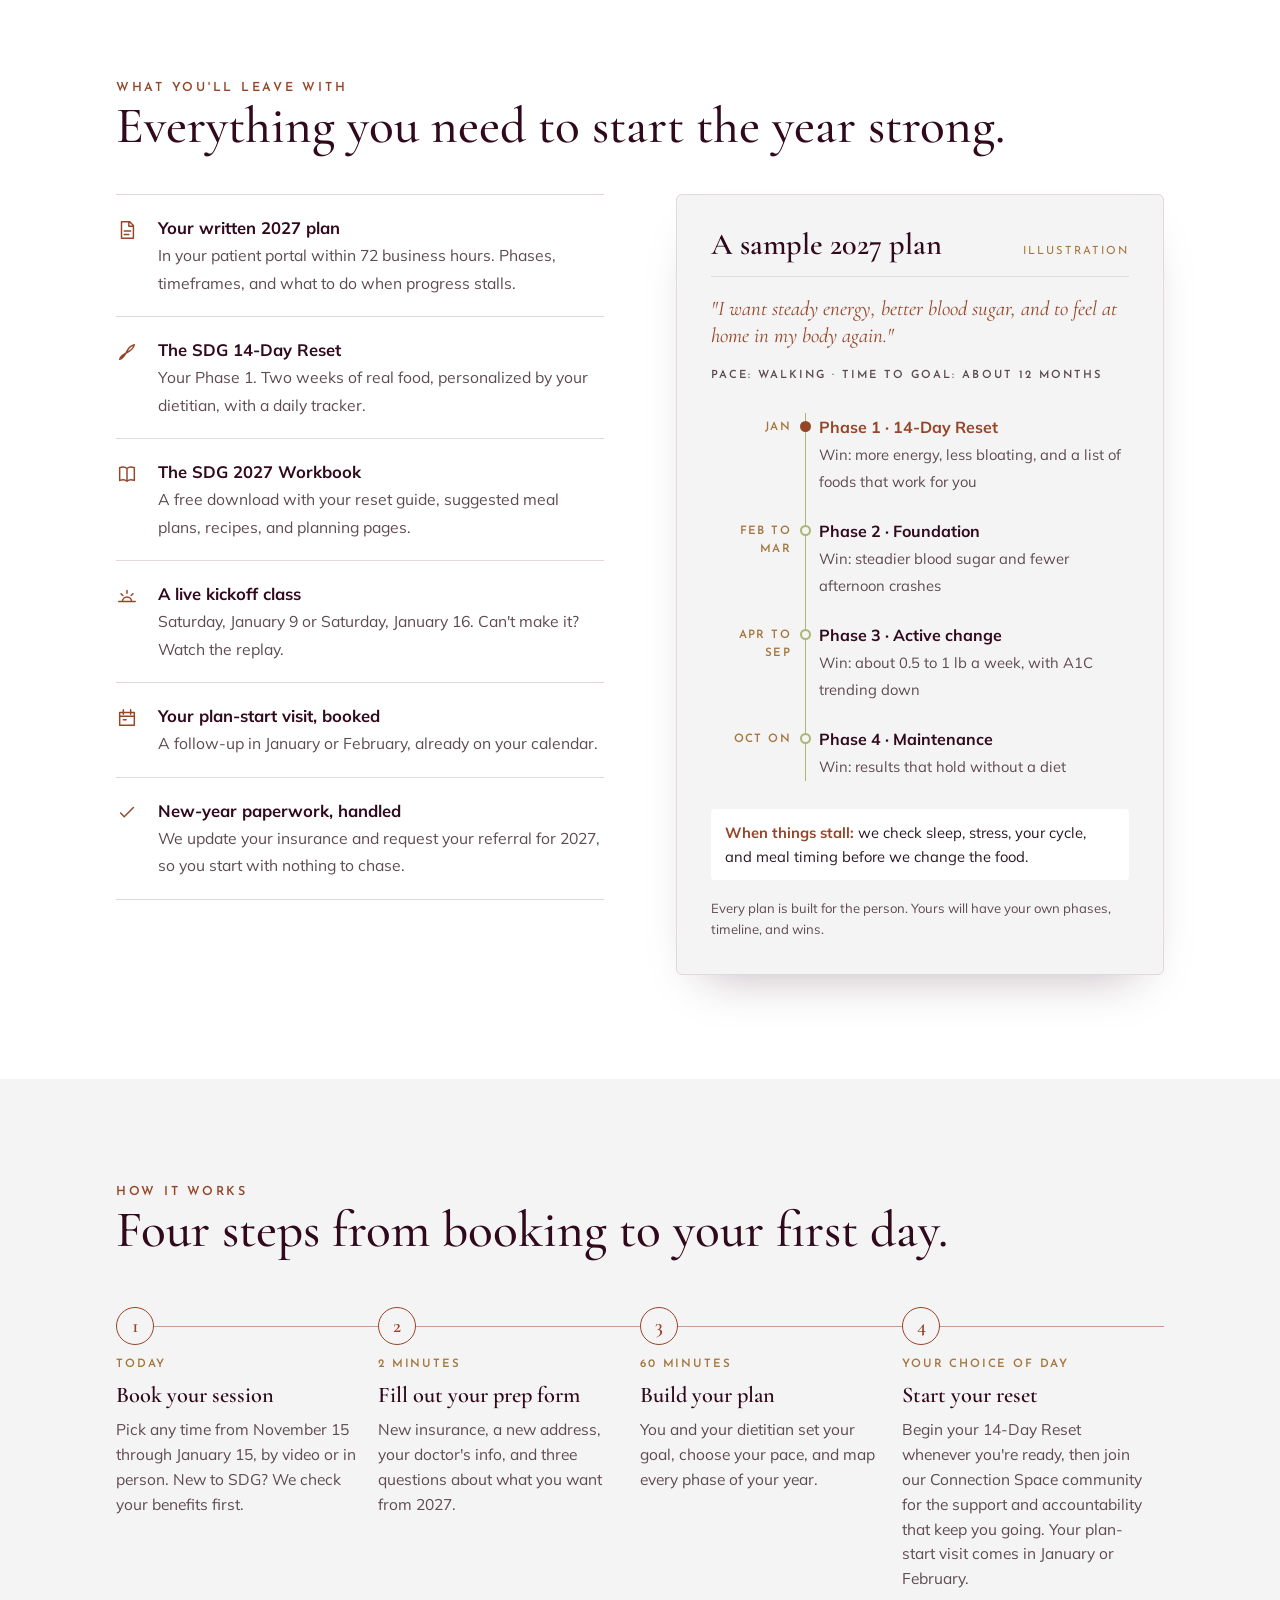
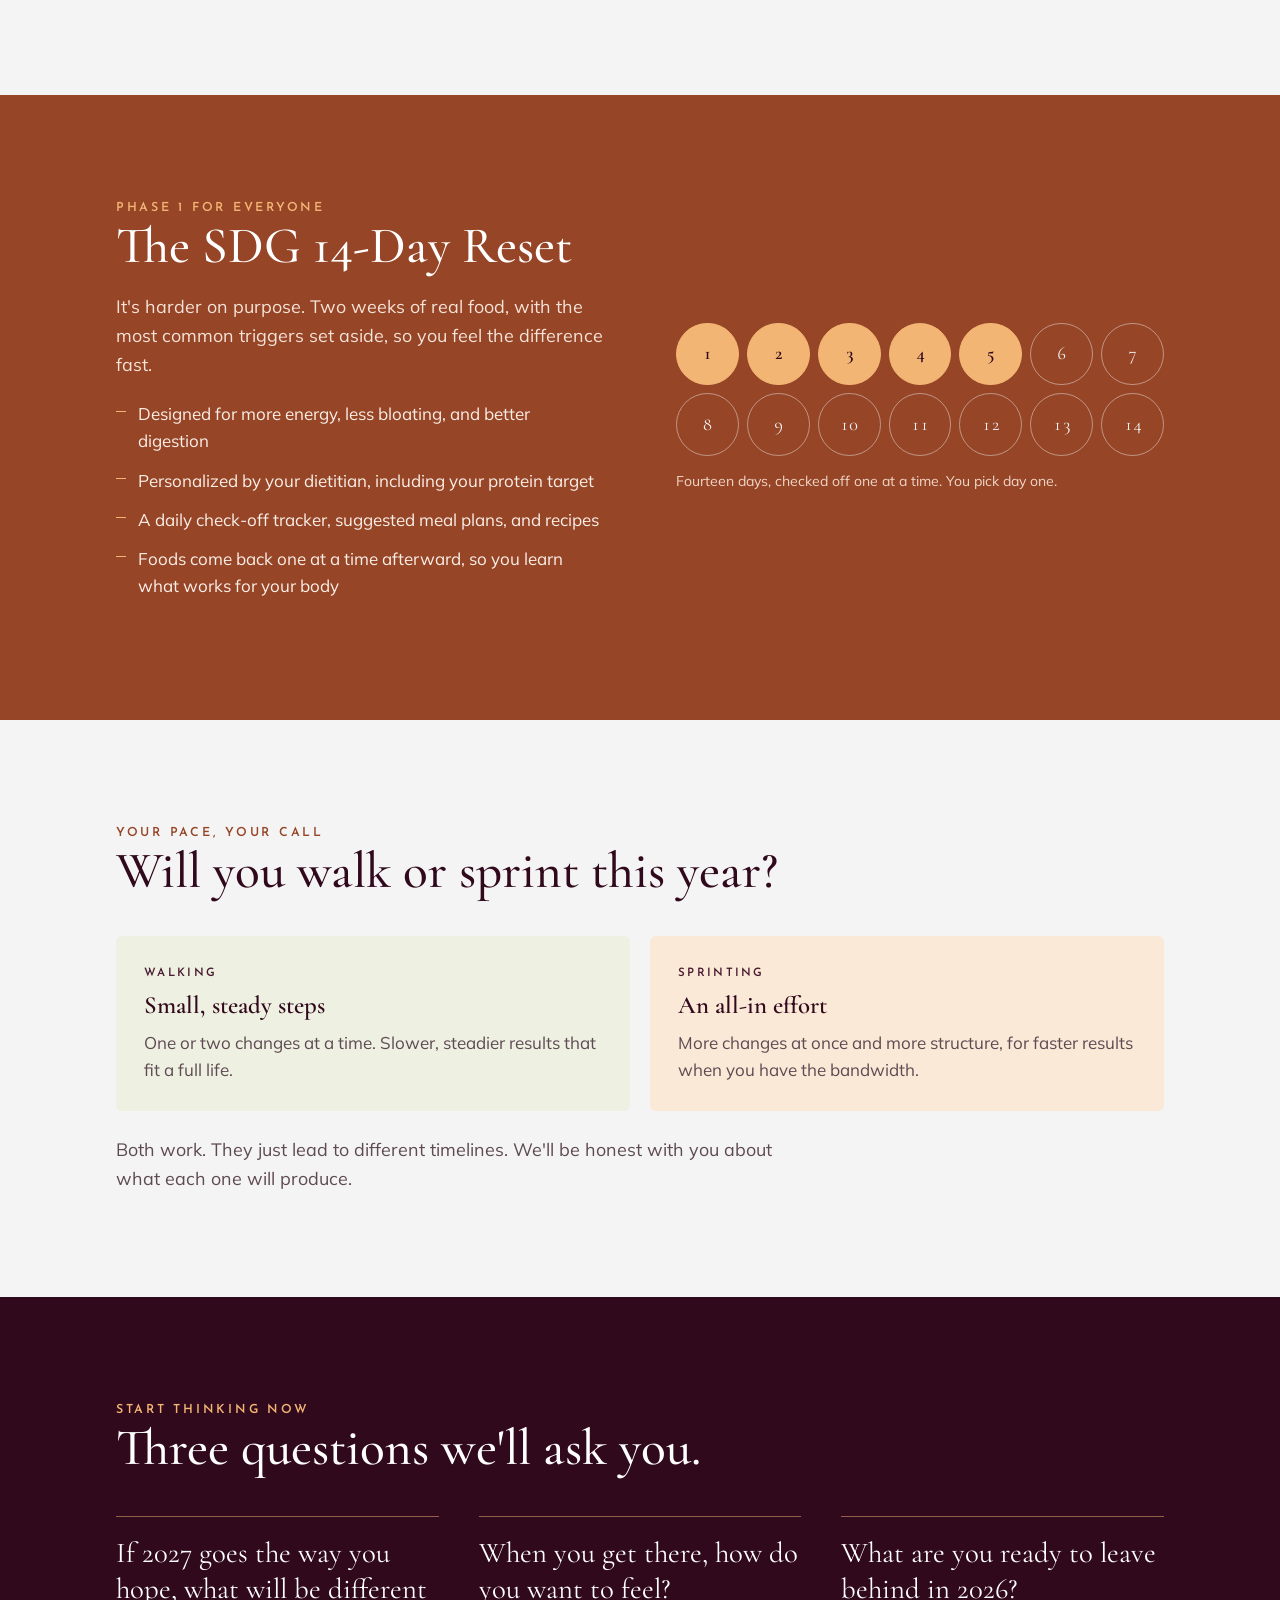
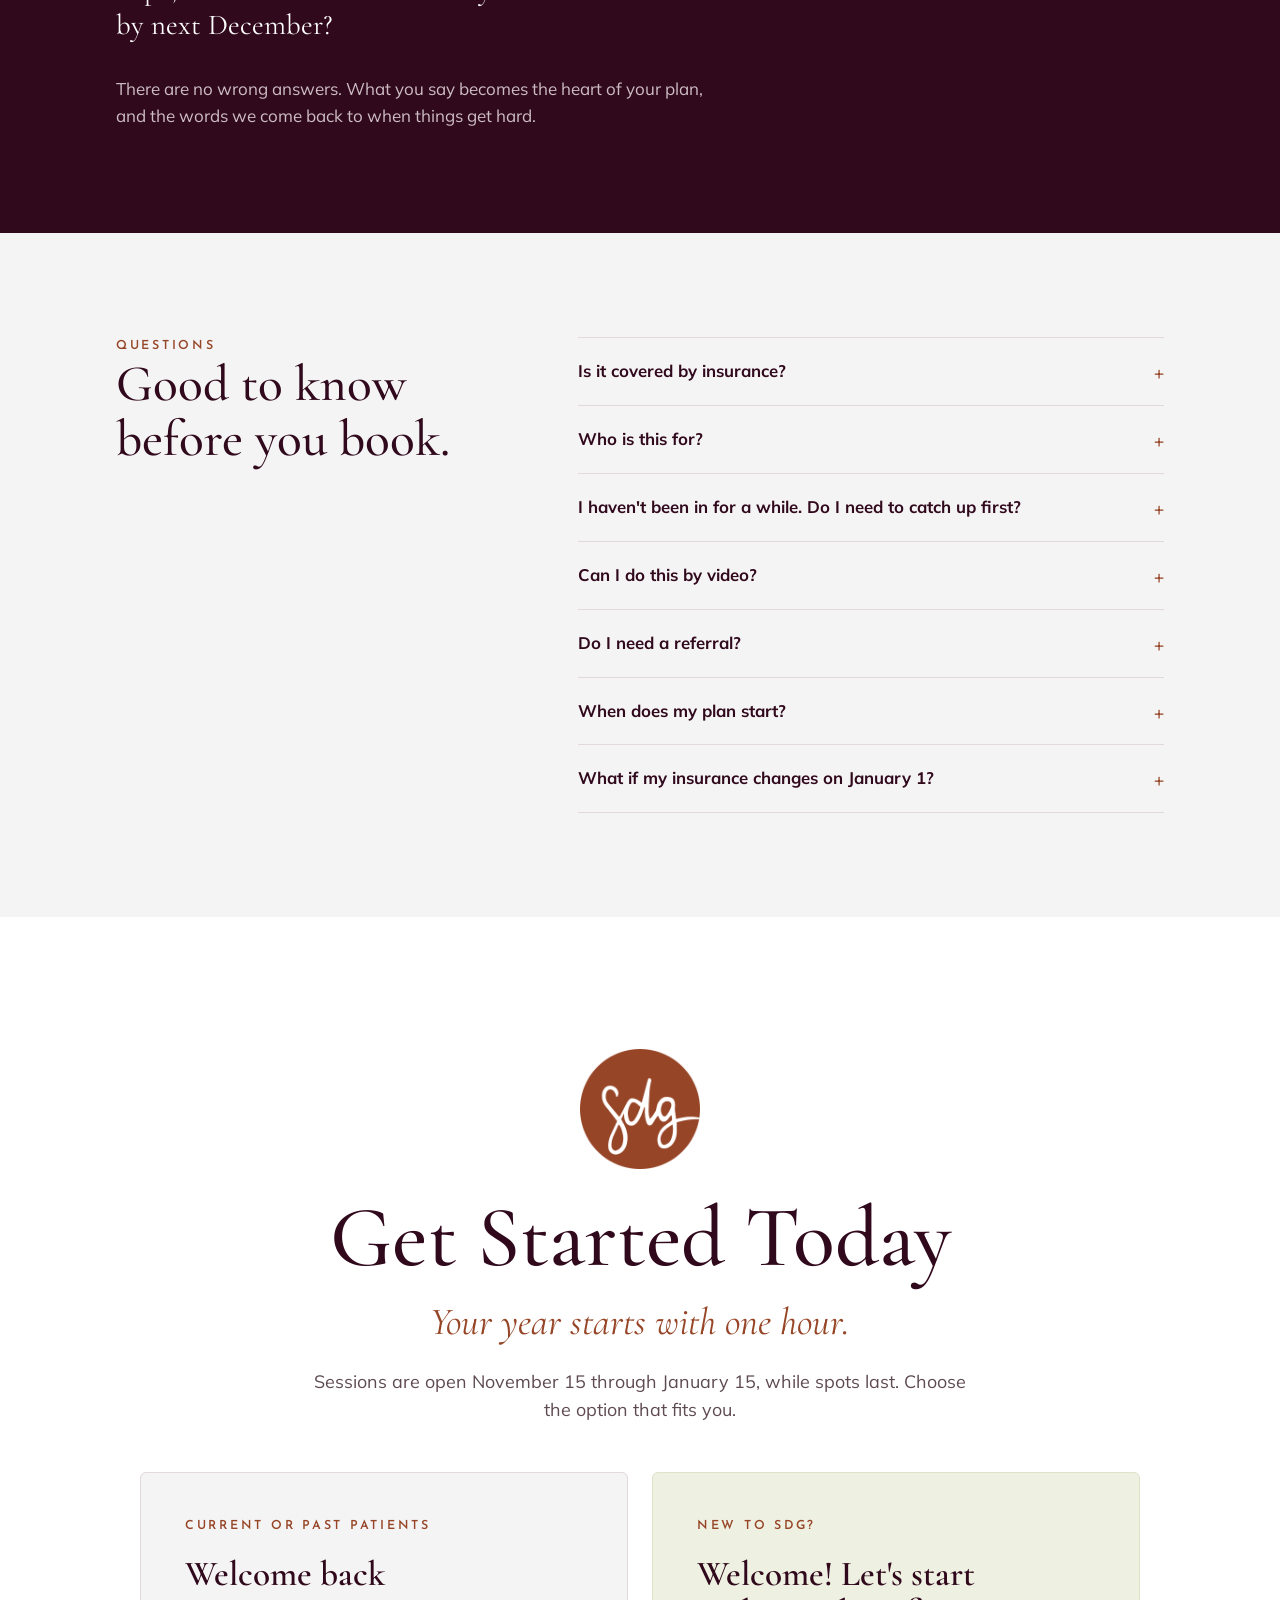
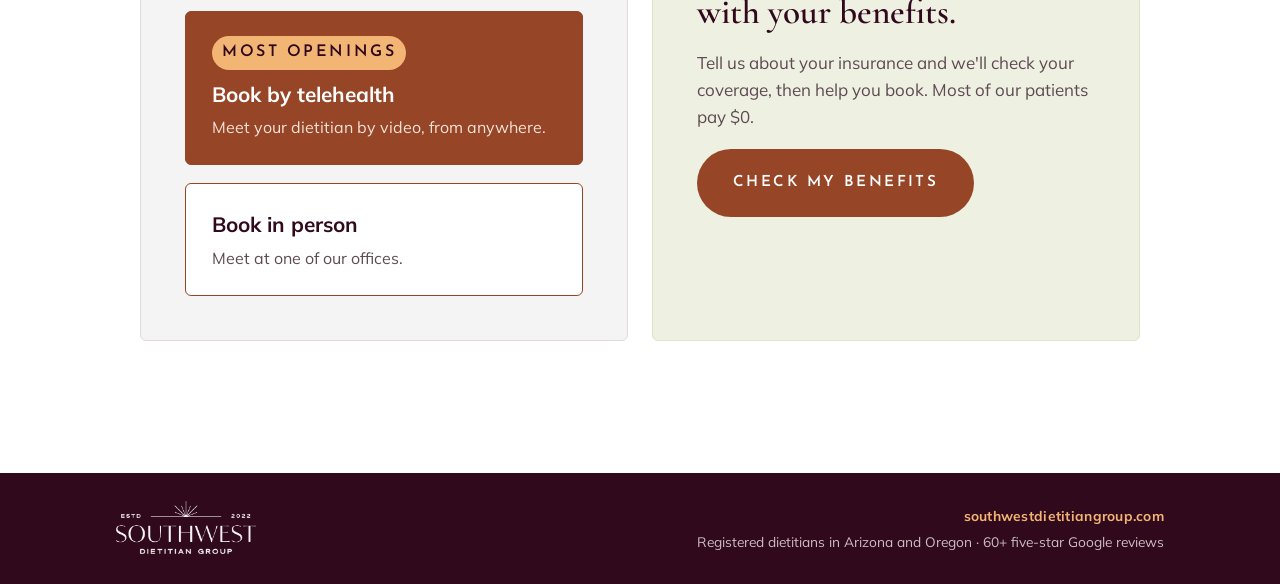
==== commit e7ff7859: "Update 2027 page: Nov 15 to Jan 15 dates, new-tab links, sample plan timeline, bigger Get Started se" ====
--- a/2027/index.html
+++ b/2027/index.html
@@ -4,11 +4,12 @@
 <meta charset="utf-8">
 <meta name="viewport" content="width=device-width, initial-scale=1, viewport-fit=cover">
 <title>2027 Goal Planning Session | Southwest Dietitian Group</title>
-<meta name="description" content="One 60-minute session with a registered dietitian to map your whole year. Billed to insurance; most patients pay $0.">
+<meta name="description" content="One 60-minute session with a registered dietitian to map your whole year. Booking November 15 through January 15. Billed to insurance; most patients pay $0.">
 <meta property="og:title" content="Start 2027 with a plan, not a resolution">
-<meta property="og:description" content="The 2027 Goal Planning Session with Southwest Dietitian Group. Booking November through January.">
+<meta property="og:description" content="The 2027 Goal Planning Session with Southwest Dietitian Group. Booking now, November 15 through January 15.">
 <meta property="og:image" content="https://go.southwestdietitiangroup.com/assets/sdg-badge.png">
-<link rel="icon" href="/assets/sdg-badge.png">
+<link rel="icon" type="image/png" sizes="64x64" href="/assets/favicon-64.png?v=2">
+<link rel="apple-touch-icon" href="/assets/favicon-180.png?v=2">
 
 
 <link rel="preconnect" href="https://fonts.googleapis.com">
@@ -248,6 +249,44 @@
 .sdg-lp .choice-new { background: #eef0e2; border-color: #dfe3c8; }
 @media (max-width: 760px) { .sdg-lp .choose { grid-template-columns: 1fr; } }
 
+/* Sample plan timeline */
+.sdg-lp .tl { list-style: none; margin: 0; padding: 0; display: grid; gap: 0; position: relative; }
+.sdg-lp .tl::before { content: ""; position: absolute; left: 94px; top: 10px; bottom: 10px; width: 1px; background: var(--sage); }
+.sdg-lp .tl li { display: grid; grid-template-columns: 80px 1fr; gap: 28px; padding: 12px 0; position: relative; }
+.sdg-lp .tl li::after { content: ""; position: absolute; left: 89px; top: 18px; width: 11px; height: 11px; border-radius: 50%; background: var(--paper); border: 2px solid var(--sage); }
+.sdg-lp .tl li.tl-first::after { background: var(--rust); border-color: var(--rust); }
+.sdg-lp .tl-when { font-family: var(--label); text-transform: uppercase; letter-spacing: .12em; font-size: .72rem; font-weight: 600; color: var(--gold); padding-top: 3px; text-align: right; }
+.sdg-lp .tl b { display: block; color: var(--plum); font-size: 1rem; }
+.sdg-lp .tl li.tl-first b { color: var(--rust); }
+.sdg-lp .tl div span { color: var(--ink-soft); font-size: .92rem; }
+.sdg-lp .plan-stall { font-size: .92rem; color: var(--ink); background: var(--white); border-radius: 4px; padding: 12px 14px; }
+.sdg-lp .plan-stall strong { color: var(--rust); }
+/* Logo links and footer */
+.sdg-lp .logo-link { display: inline-block; border-radius: 4px; }
+.sdg-lp .logo-link:focus-visible, .sdg-lp .site-link:focus-visible { outline: 2px solid var(--peach); outline-offset: 4px; }
+.sdg-lp .footer-text { display: grid; gap: 4px; text-align: right; }
+.sdg-lp .site-link { color: var(--peach); font-weight: 700; text-decoration: none; letter-spacing: .02em; }
+.sdg-lp .site-link:hover { text-decoration: underline; }
+/* Bigger Get Started section */
+.sdg-lp .final { padding-block: clamp(72px, 11vw, 132px); }
+.sdg-lp .final-badge { width: 120px; }
+.sdg-lp .final .final-title { font-size: clamp(3rem, 8vw, 5.4rem); max-width: none; }
+.sdg-lp .final-sub { font-family: var(--display); font-style: italic; font-size: clamp(1.6rem, 3.6vw, 2.4rem); color: var(--rust); line-height: 1.2; margin-top: -8px; }
+.sdg-lp .final .choose { max-width: 1000px; gap: 24px; margin-top: 26px; }
+.sdg-lp .final .choice { padding: clamp(26px, 4.5vw, 44px); gap: 18px; }
+.sdg-lp .final .choice h3 { font-size: clamp(1.8rem, 3vw, 2.2rem); }
+.sdg-lp .final .opt { padding: 24px 26px; }
+.sdg-lp .final .opt strong { font-size: 1.3rem; }
+.sdg-lp .final .opt span { font-size: 1rem; }
+.sdg-lp .final .choice .btn { padding: 22px 36px; font-size: .95rem; }
+@media (max-width: 560px) {
+  .sdg-lp .tl::before { left: 74px; }
+  .sdg-lp .tl li { grid-template-columns: 62px 1fr; gap: 26px; }
+  .sdg-lp .tl li::after { left: 69px; }
+  .sdg-lp .footer-text { text-align: left; }
+  .sdg-lp .final .choice .btn { width: 100%; }
+}
+
 @media (max-width: 860px) {
   .sdg-lp .why, .sdg-lp .leave-grid, .sdg-lp .reset-grid, .sdg-lp .faq { grid-template-columns: 1fr; }
   .sdg-lp .steps { grid-template-columns: 1fr 1fr; row-gap: 40px; }
@@ -275,8 +314,8 @@
   <header class="hero">
     <div class="wrap">
       <div class="hero-top">
-        <img class="hero-logo" src="/assets/sdg-logo-white.png" alt="Southwest Dietitian Group">
-        <p class="eyebrow">Booking November through January</p>
+        <a class="logo-link" href="https://southwestdietitiangroup.com/" target="_blank" rel="noopener"><img class="hero-logo" src="/assets/sdg-logo-white.png" alt="Southwest Dietitian Group home"></a>
+        <p class="eyebrow">Booking now · November 15 through January 15</p>
       </div>
 
       <svg class="sunrise" viewBox="0 0 560 150" aria-hidden="true">
@@ -297,7 +336,7 @@
         <p class="lede">One 60-minute session with a registered dietitian to map your whole year: what to do first, what to expect, how long it takes, and what to do when things stall.</p>
         <div class="hero-actions">
           <a class="btn btn-peach" href="#sdg-book">Book my session</a>
-          <a class="btn btn-ghost" href="https://form.jotform.com/SouthwestDietitianGroup/verify-my-benefits">New to SDG? Check my benefits</a>
+          <a class="btn btn-ghost" href="https://form.jotform.com/SouthwestDietitianGroup/verify-my-benefits" target="_blank" rel="noopener">New to SDG? Check my benefits</a>
         </div>
         <p class="hero-note">Billed to insurance like a regular visit. <strong>Most of our patients pay $0.</strong></p>
       </div>
@@ -313,8 +352,8 @@
         <p class="lede">That's what this session gives you. You leave with a written plan built for your body and your life, and your first step already chosen.</p>
       </div>
       <blockquote class="quote">
-        <p>"When a man does not know what harbour he is making for, no wind is the right wind."</p>
-        <cite>Seneca, Moral Letters to Lucilius</cite>
+        <p>"The journey of a thousand miles begins with a single step."</p>
+        <cite>Lao Tzu, Tao Te Ching</cite>
       </blockquote>
     </div>
   </section>
@@ -351,20 +390,21 @@
           </li>
         </ul>
 
-        <div class="plan" aria-label="Example of a 2027 plan">
+        <div class="plan" aria-label="A sample 2027 plan">
           <div class="plan-head">
-            <h3>My 2027 Plan</h3>
-            <small>Example</small>
+            <h3>A sample 2027 plan</h3>
+            <small>Illustration</small>
           </div>
-          <p class="plan-goal">"I want steady energy and to feel at home in my body again."</p>
-          <p class="plan-label">My pace: walking</p>
-          <div class="phases">
-            <div class="phase first"><b>Phase 1</b><span>14-Day Reset</span><em>2 weeks</em></div>
-            <div class="phase"><b>Phase 2</b><span>Foundation</span><em>4 to 8 weeks</em></div>
-            <div class="phase"><b>Phase 3</b><span>Active change</span><em>12 to 24 weeks</em></div>
-            <div class="phase"><b>Phase 4</b><span>Maintenance</span><em>Ongoing</em></div>
-          </div>
-          <p class="plan-foot">Every plan is built for the person. Your phases and timeline will be your own.</p>
+          <p class="plan-goal">"I want steady energy, better blood sugar, and to feel at home in my body again."</p>
+          <p class="plan-label">Pace: walking · Time to goal: about 12 months</p>
+          <ol class="tl">
+            <li class="tl-first"><span class="tl-when">Jan</span><div><b>Phase 1 · 14-Day Reset</b><span>Win: more energy, less bloating, and a list of foods that work for you</span></div></li>
+            <li><span class="tl-when">Feb to Mar</span><div><b>Phase 2 · Foundation</b><span>Win: steadier blood sugar and fewer afternoon crashes</span></div></li>
+            <li><span class="tl-when">Apr to Sep</span><div><b>Phase 3 · Active change</b><span>Win: about 0.5 to 1 lb a week, with A1C trending down</span></div></li>
+            <li><span class="tl-when">Oct on</span><div><b>Phase 4 · Maintenance</b><span>Win: results that hold without a diet</span></div></li>
+          </ol>
+          <p class="plan-stall"><strong>When things stall:</strong> we check sleep, stress, your cycle, and meal timing before we change the food.</p>
+          <p class="plan-foot">Every plan is built for the person. Yours will have your own phases, timeline, and wins.</p>
         </div>
       </div>
     </div>
@@ -375,10 +415,10 @@
       <p class="eyebrow">How it works</p>
       <h2>Four steps from booking to your first day.</h2>
       <ol class="steps">
-        <li><span class="when">Today</span><h3>Book your session</h3><p>Pick any time in November, December, or January, by video or in person. New to SDG? We check your benefits first.</p></li>
+        <li><span class="when">Today</span><h3>Book your session</h3><p>Pick any time from November 15 through January 15, by video or in person. New to SDG? We check your benefits first.</p></li>
         <li><span class="when">2 minutes</span><h3>Fill out your prep form</h3><p>New insurance, a new address, your doctor's info, and three questions about what you want from 2027.</p></li>
         <li><span class="when">60 minutes</span><h3>Build your plan</h3><p>You and your dietitian set your goal, choose your pace, and map every phase of your year.</p></li>
-        <li><span class="when">Your choice of day</span><h3>Start your reset</h3><p>Begin your 14-Day Reset whenever you're ready. Your plan-start visit comes in January or February.</p></li>
+        <li><span class="when">Your choice of day</span><h3>Start your reset</h3><p>Begin your 14-Day Reset whenever you're ready, then join our Connection Space community for the support and accountability that keep you going. Your plan-start visit comes in January or February.</p></li>
       </ol>
     </div>
   </section>
@@ -480,19 +520,20 @@
 
   <section class="band final" id="sdg-book">
     <div class="wrap">
-      <img class="final-badge" src="/assets/sdg-badge.png" alt="">
-      <h2>Your year starts with one hour.</h2>
-      <p class="lede">Sessions are open November through January, while spots last. Choose the option that fits you.</p>
+      <img class="final-badge" src="/assets/sdg-badge.png?v=2" alt="">
+      <h2 class="final-title">Get Started Today</h2>
+      <p class="final-sub">Your year starts with one hour.</p>
+      <p class="lede">Sessions are open November 15 through January 15, while spots last. Choose the option that fits you.</p>
       <div class="choose">
         <div class="choice">
           <p class="eyebrow">Current or past patients</p>
           <h3>Welcome back</h3>
-          <a class="opt opt-main" href="https://sdg.intakeq.com/booking?serviceId=e7643dee-288e-4a89-a744-cc7fc0fdb879">
+          <a class="opt opt-main" href="https://sdg.intakeq.com/booking?serviceId=e7643dee-288e-4a89-a744-cc7fc0fdb879" target="_blank" rel="noopener">
             <span class="opt-tag">Most openings</span>
             <strong>Book by telehealth</strong>
             <span>Meet your dietitian by video, from anywhere.</span>
           </a>
-          <a class="opt" href="https://sdg.intakeq.com/booking?serviceId=b3e5fda4-451b-4edf-a47e-8d6270304902">
+          <a class="opt" href="https://sdg.intakeq.com/booking?serviceId=b3e5fda4-451b-4edf-a47e-8d6270304902" target="_blank" rel="noopener">
             <strong>Book in person</strong>
             <span>Meet at one of our offices.</span>
           </a>
@@ -501,7 +542,7 @@
           <p class="eyebrow">New to SDG?</p>
           <h3>Welcome! Let's start with your benefits.</h3>
           <p>Tell us about your insurance and we'll check your coverage, then help you book. Most of our patients pay $0.</p>
-          <a class="btn btn-rust" href="https://form.jotform.com/SouthwestDietitianGroup/verify-my-benefits">Check my benefits</a>
+          <a class="btn btn-rust" href="https://form.jotform.com/SouthwestDietitianGroup/verify-my-benefits" target="_blank" rel="noopener">Check my benefits</a>
         </div>
       </div>
     </div>
@@ -509,8 +550,11 @@
 
   <footer class="footer">
     <div class="wrap">
-      <img src="/assets/sdg-logo-white.png" alt="Southwest Dietitian Group">
-      <span>Registered dietitians in Arizona and Oregon · 60+ five-star Google reviews</span>
+      <a class="logo-link" href="https://southwestdietitiangroup.com/" target="_blank" rel="noopener"><img src="/assets/sdg-logo-white.png" alt="Southwest Dietitian Group home"></a>
+      <div class="footer-text">
+        <a class="site-link" href="https://southwestdietitiangroup.com/" target="_blank" rel="noopener">southwestdietitiangroup.com</a>
+        <span>Registered dietitians in Arizona and Oregon · 60+ five-star Google reviews</span>
+      </div>
     </div>
   </footer>
 
